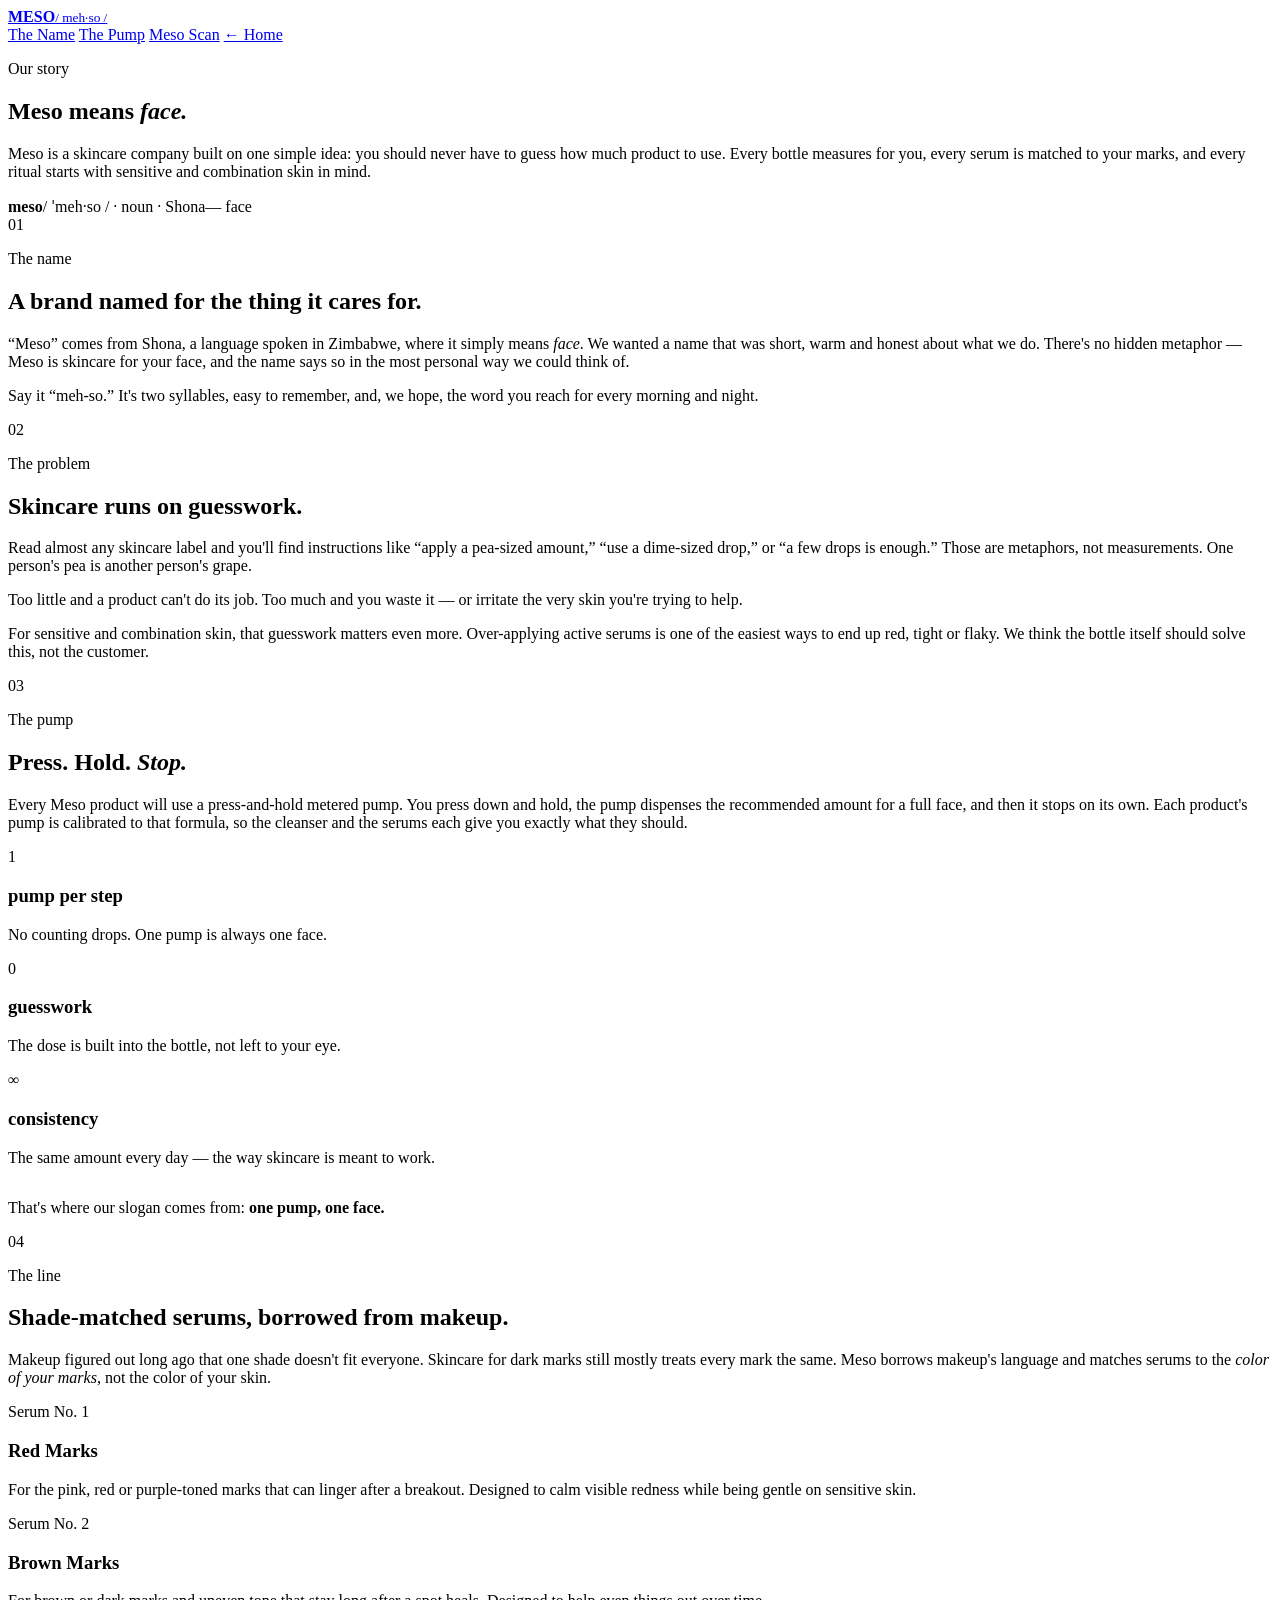
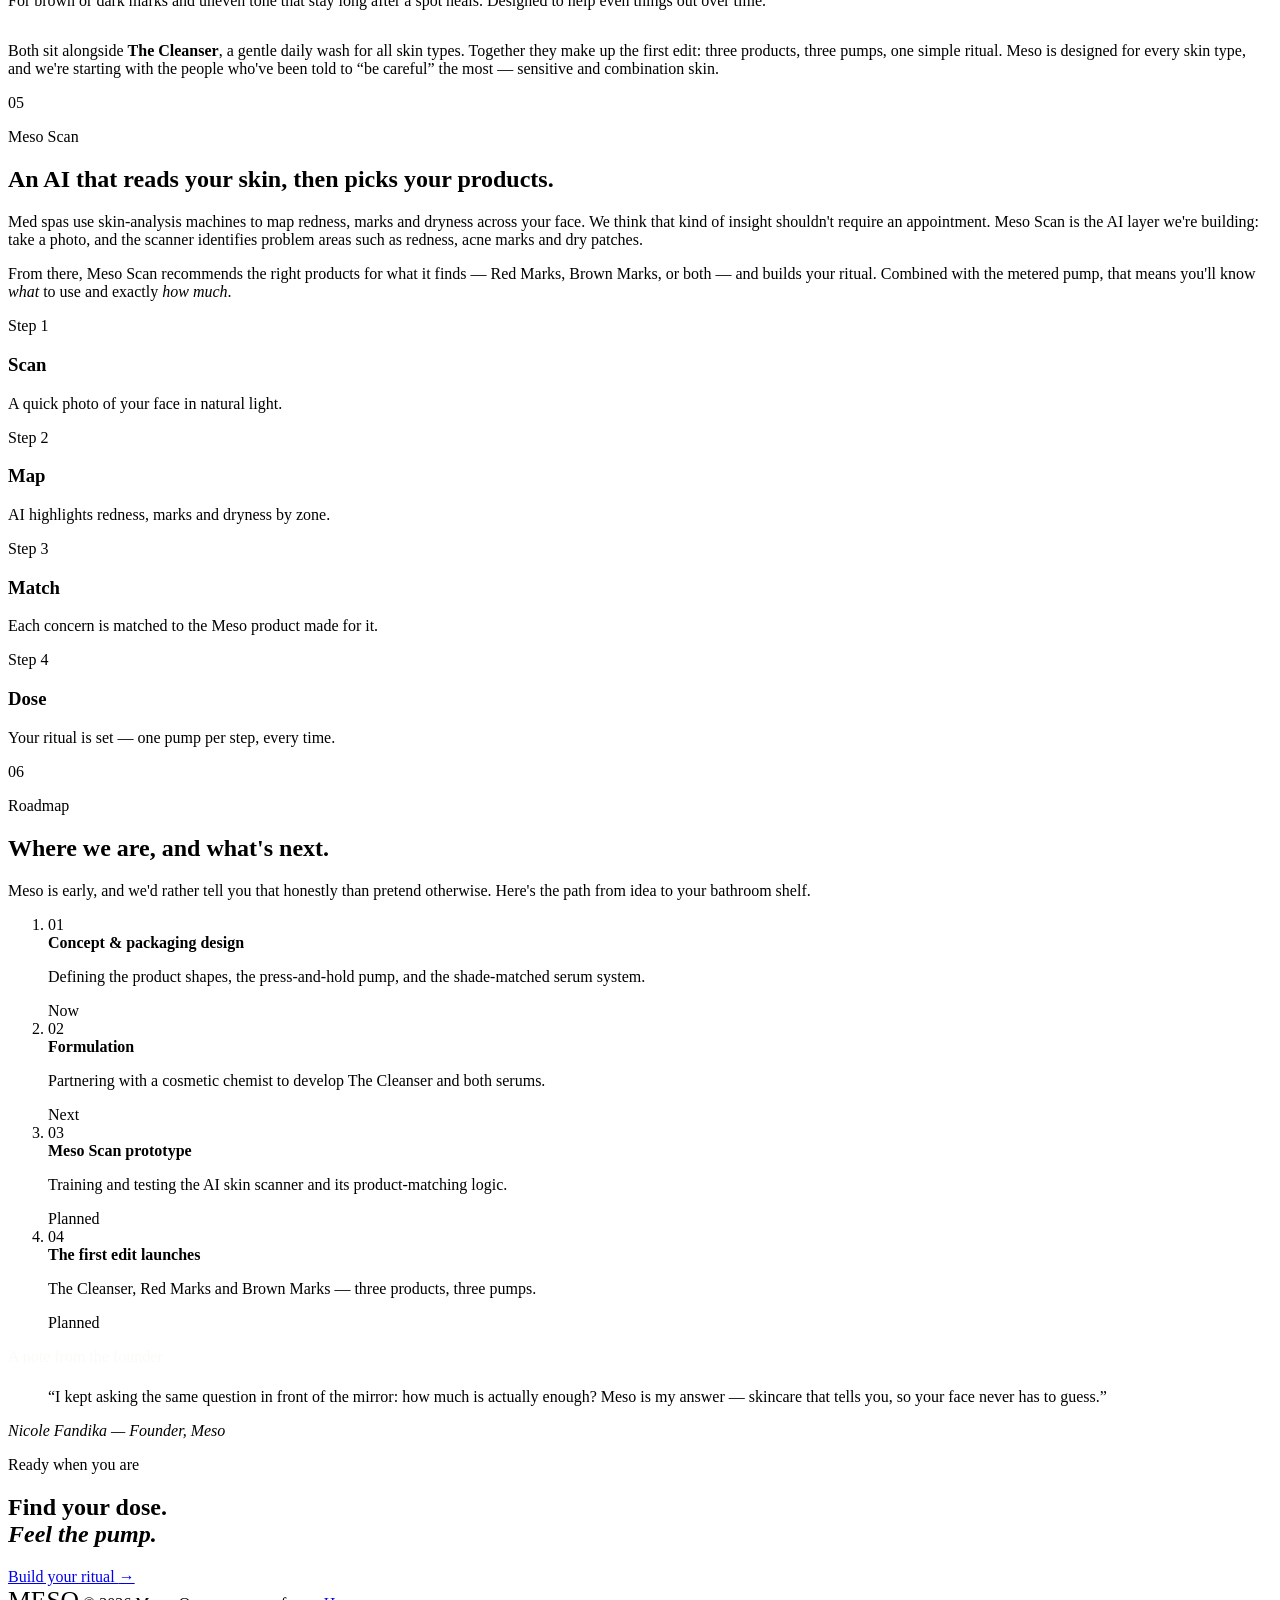
==== story.html @ bca86882 "Add files via upload" ====
<!DOCTYPE html>
<html lang="en">
<head>
  <meta charset="UTF-8" />
  <meta name="viewport" content="width=device-width, initial-scale=1.0" />
  <title>Our Story — Meso</title>
  <meta name="description" content="Why Meso exists: the name, the press-and-hold pump, shade-matched serums, and Meso Scan." />
  <link rel="preconnect" href="https://fonts.googleapis.com" />
  <link rel="preconnect" href="https://fonts.gstatic.com" crossorigin />
  <link href="https://fonts.googleapis.com/css2?family=Instrument+Serif:ital@0;1&family=Manrope:wght@400;500;600;700&display=swap" rel="stylesheet" />
  <link rel="stylesheet" href="assets/styles.css" />
  <link rel="icon" href="data:image/svg+xml,<svg xmlns='http://www.w3.org/2000/svg' viewBox='0 0 100 100'><rect width='100' height='100' rx='50' fill='%231c1916'/><text x='50' y='68' font-size='58' text-anchor='middle' fill='%23faf7f2' font-family='Georgia'>M</text></svg>" />
</head>
<body>

  <header class="nav light">
    <div class="nav-inner">
      <a href="index.html" class="logo" aria-label="Meso home"><b>MESO</b><small>/ meh·so /</small></a>
      <nav class="nav-links">
        <a href="#name">The Name</a>
        <a href="#pump">The Pump</a>
        <a href="#scan">Meso Scan</a>
        <a href="index.html" class="pill">← Home</a>
      </nav>
    </div>
  </header>

  <!-- ============ PAGE HERO ============ -->
  <section class="page-hero">
    <div class="wrap">
      <p class="eyebrow reveal">Our story</p>
      <h1 class="reveal">Meso means <em>face.</em></h1>
      <p class="lede reveal">Meso is a skincare company built on one simple idea: you should never have to guess how much product to use. Every bottle measures for you, every serum is matched to your marks, and every ritual starts with sensitive and combination skin in mind.</p>
      <div class="phonetic reveal"><b>meso</b><span>/ ˈmeh·so / · noun · Shona</span><span>— face</span></div>
    </div>
  </section>

  <div class="wrap">

    <!-- 01 NAME -->
    <article class="chapter" id="name">
      <aside class="reveal"><div class="n">01</div><p class="eyebrow">The name</p></aside>
      <div class="reveal">
        <h2>A brand named for the thing it cares for.</h2>
        <p>“Meso” comes from Shona, a language spoken in Zimbabwe, where it simply means <em>face</em>. We wanted a name that was short, warm and honest about what we do. There's no hidden metaphor — Meso is skincare for your face, and the name says so in the most personal way we could think of.</p>
        <p>Say it “meh-so.” It's two syllables, easy to remember, and, we hope, the word you reach for every morning and night.</p>
      </div>
    </article>

    <!-- 02 PROBLEM -->
    <article class="chapter" id="problem">
      <aside class="reveal"><div class="n">02</div><p class="eyebrow">The problem</p></aside>
      <div class="reveal">
        <h2>Skincare runs on guesswork.</h2>
        <p>Read almost any skincare label and you'll find instructions like “apply a pea-sized amount,” “use a dime-sized drop,” or “a few drops is enough.” Those are metaphors, not measurements. One person's pea is another person's grape.</p>
        <p class="pull">Too little and a product can't do its job. Too much and you waste it — or irritate the very skin you're trying to help.</p>
        <p>For sensitive and combination skin, that guesswork matters even more. Over-applying active serums is one of the easiest ways to end up red, tight or flaky. We think the bottle itself should solve this, not the customer.</p>
      </div>
    </article>

    <!-- 03 PUMP -->
    <article class="chapter" id="pump">
      <aside class="reveal"><div class="n">03</div><p class="eyebrow">The pump</p></aside>
      <div class="reveal">
        <h2>Press. Hold. <em>Stop.</em></h2>
        <p>Every Meso product will use a press-and-hold metered pump. You press down and hold, the pump dispenses the recommended amount for a full face, and then it stops on its own. Each product's pump is calibrated to that formula, so the cleanser and the serums each give you exactly what they should.</p>
        <div class="trio">
          <div class="mini"><span class="k">1</span><h3>pump per step</h3><p>No counting drops. One pump is always one face.</p></div>
          <div class="mini"><span class="k">0</span><h3>guesswork</h3><p>The dose is built into the bottle, not left to your eye.</p></div>
          <div class="mini"><span class="k">∞</span><h3>consistency</h3><p>The same amount every day — the way skincare is meant to work.</p></div>
        </div>
        <p style="margin-top:2rem">That's where our slogan comes from: <b>one pump, one face.</b></p>
      </div>
    </article>

    <!-- 04 SERUMS -->
    <article class="chapter" id="serums">
      <aside class="reveal"><div class="n">04</div><p class="eyebrow">The line</p></aside>
      <div class="reveal">
        <h2>Shade-matched serums, borrowed from makeup.</h2>
        <p>Makeup figured out long ago that one shade doesn't fit everyone. Skincare for dark marks still mostly treats every mark the same. Meso borrows makeup's language and matches serums to the <em>color of your marks</em>, not the color of your skin.</p>
        <div class="cards2">
          <div class="mini">
            <span class="dot" style="background:var(--rose)"></span><span class="tag">Serum No. 1</span>
            <h3>Red Marks</h3>
            <p>For the pink, red or purple-toned marks that can linger after a breakout. Designed to calm visible redness while being gentle on sensitive skin.</p>
          </div>
          <div class="mini">
            <span class="dot" style="background:var(--amber)"></span><span class="tag">Serum No. 2</span>
            <h3>Brown Marks</h3>
            <p>For brown or dark marks and uneven tone that stay long after a spot heals. Designed to help even things out over time.</p>
          </div>
        </div>
        <p style="margin-top:2rem">Both sit alongside <b>The Cleanser</b>, a gentle daily wash for all skin types. Together they make up the first edit: three products, three pumps, one simple ritual. Meso is designed for every skin type, and we're starting with the people who've been told to “be careful” the most — sensitive and combination skin.</p>
      </div>
    </article>

    <!-- 05 SCAN -->
    <article class="chapter" id="scan">
      <aside class="reveal"><div class="n">05</div><p class="eyebrow">Meso Scan</p></aside>
      <div class="reveal">
        <h2>An AI that reads your skin, then picks your products.</h2>
        <p>Med spas use skin-analysis machines to map redness, marks and dryness across your face. We think that kind of insight shouldn't require an appointment. Meso Scan is the AI layer we're building: take a photo, and the scanner identifies problem areas such as redness, acne marks and dry patches.</p>
        <p>From there, Meso Scan recommends the right products for what it finds — Red Marks, Brown Marks, or both — and builds your ritual. Combined with the metered pump, that means you'll know <em>what</em> to use and exactly <em>how much</em>.</p>
        <div class="cards2">
          <div class="mini"><span class="tag">Step 1</span><h3>Scan</h3><p>A quick photo of your face in natural light.</p></div>
          <div class="mini"><span class="tag">Step 2</span><h3>Map</h3><p>AI highlights redness, marks and dryness by zone.</p></div>
          <div class="mini"><span class="tag">Step 3</span><h3>Match</h3><p>Each concern is matched to the Meso product made for it.</p></div>
          <div class="mini"><span class="tag">Step 4</span><h3>Dose</h3><p>Your ritual is set — one pump per step, every time.</p></div>
        </div>
      </div>
    </article>

    <!-- 06 ROADMAP -->
    <article class="chapter" id="roadmap">
      <aside class="reveal"><div class="n">06</div><p class="eyebrow">Roadmap</p></aside>
      <div class="reveal">
        <h2>Where we are, and what's next.</h2>
        <p>Meso is early, and we'd rather tell you that honestly than pretend otherwise. Here's the path from idea to your bathroom shelf.</p>
        <ol class="timeline">
          <li><span class="k">01</span><div><b>Concept &amp; packaging design</b><p>Defining the product shapes, the press-and-hold pump, and the shade-matched serum system.</p></div><span class="status now">Now</span></li>
          <li><span class="k">02</span><div><b>Formulation</b><p>Partnering with a cosmetic chemist to develop The Cleanser and both serums.</p></div><span class="status">Next</span></li>
          <li><span class="k">03</span><div><b>Meso Scan prototype</b><p>Training and testing the AI skin scanner and its product-matching logic.</p></div><span class="status">Planned</span></li>
          <li><span class="k">04</span><div><b>The first edit launches</b><p>The Cleanser, Red Marks and Brown Marks — three products, three pumps.</p></div><span class="status">Planned</span></li>
        </ol>
      </div>
    </article>
  </div>

  <!-- ============ FOUNDER NOTE ============ -->
  <section class="section founder">
    <div class="wrap reveal">
      <p class="eyebrow" style="color:rgba(250,247,242,0.6)">A note from the founder</p>
      <blockquote style="margin-top:1.4rem">“I kept asking the same question in front of the mirror: how much is actually enough? Meso is my answer — skincare that tells you, so your face never has to guess.”</blockquote>
      <cite>Nicole Fandika — Founder, Meso</cite>
    </div>
  </section>

  <!-- ============ CTA ============ -->
  <section class="section cta-band" style="background:var(--bone)">
    <div class="wrap reveal">
      <p class="eyebrow">Ready when you are</p>
      <h2>Find your dose.<br/><em>Feel the pump.</em></h2>
      <a href="index.html#dose" class="btn btn-dark">Build your ritual <span class="arrow">→</span></a>
    </div>
  </section>

  <footer>
    <div class="wrap">
      <div class="foot-base" style="margin-top:0;border-top:0;padding-top:0">
        <span class="serif" style="font-size:1.6rem;color:var(--ink)">MESO</span>
        <span>© 2026 Meso. One pump, one face. · <a href="index.html">Home</a></span>
      </div>
    </div>
  </footer>

  <!--
    CHATBOT: assets/meso.js adds the "Ask Meso" concierge to this page too.
    If you swap in your Lab 3 bot, paste the same embed snippet here.
  -->
  <script src="assets/meso.js"></script>
</body>
</html>
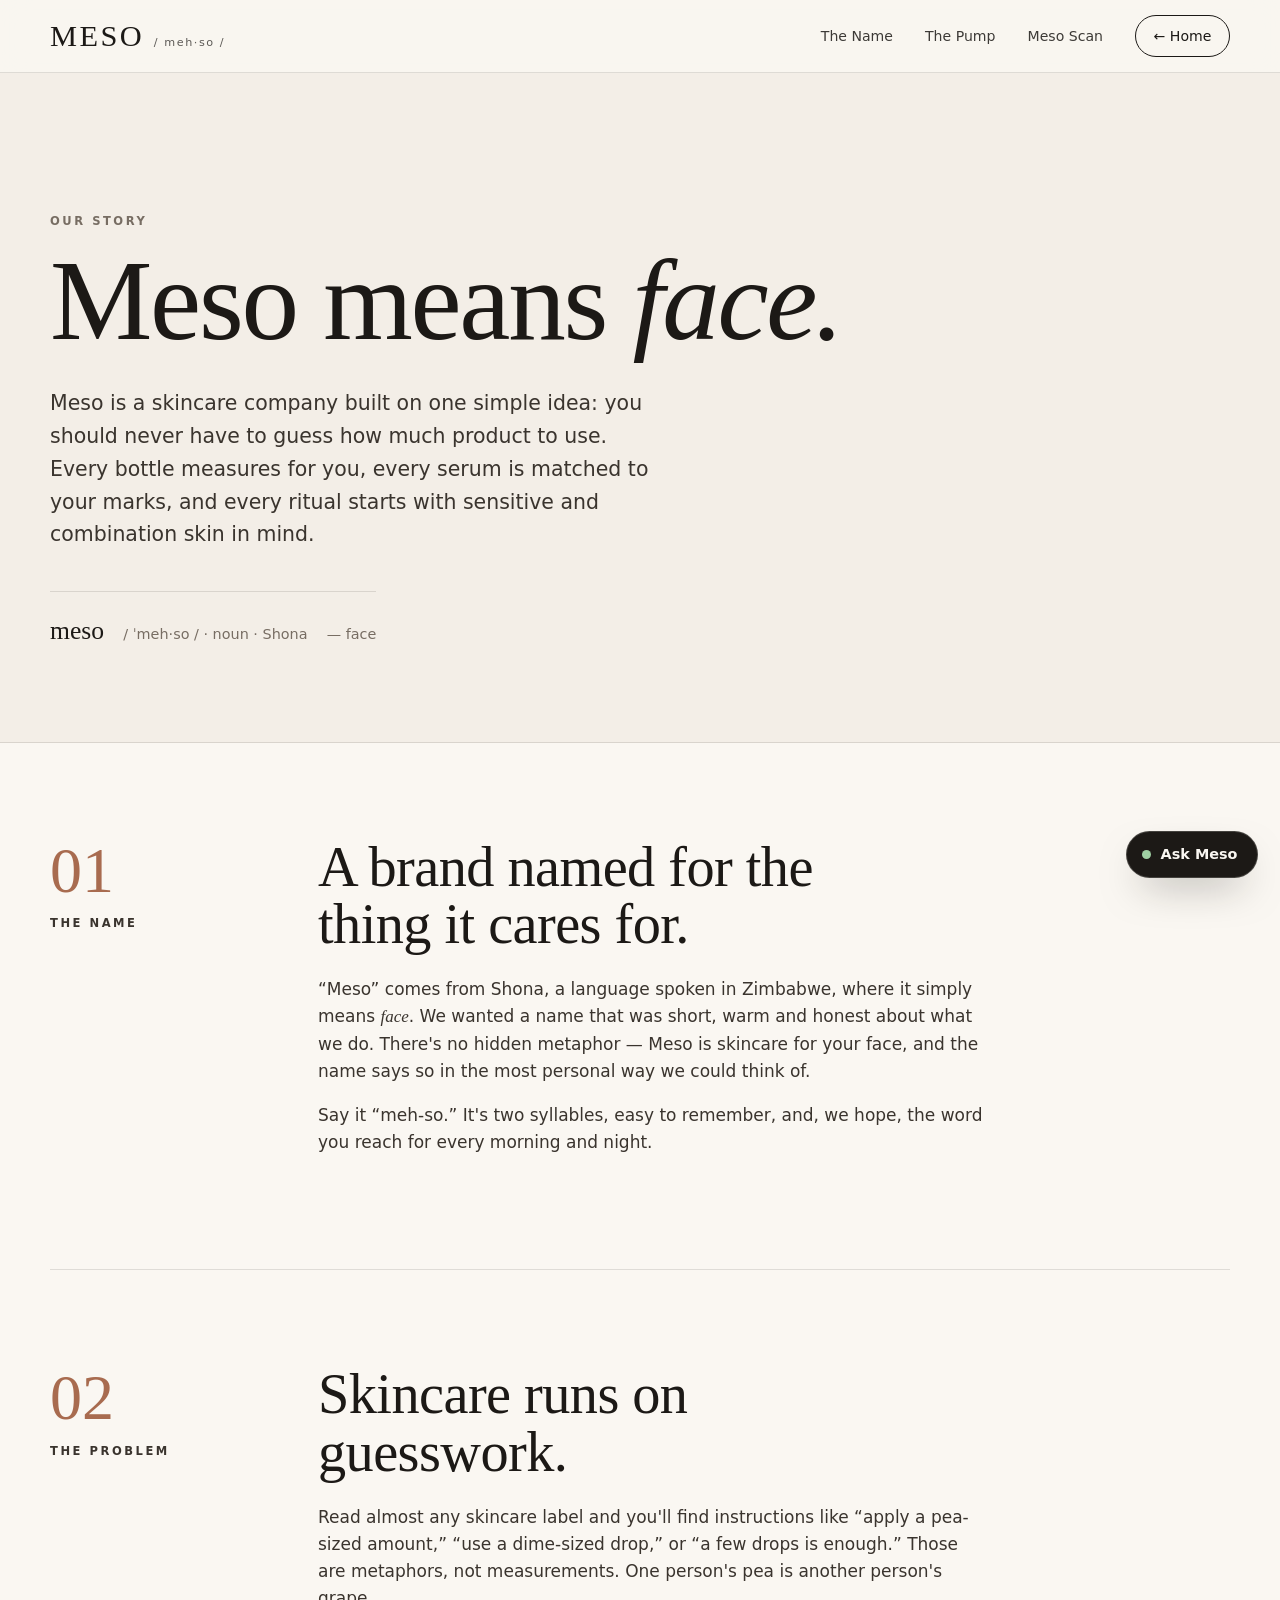
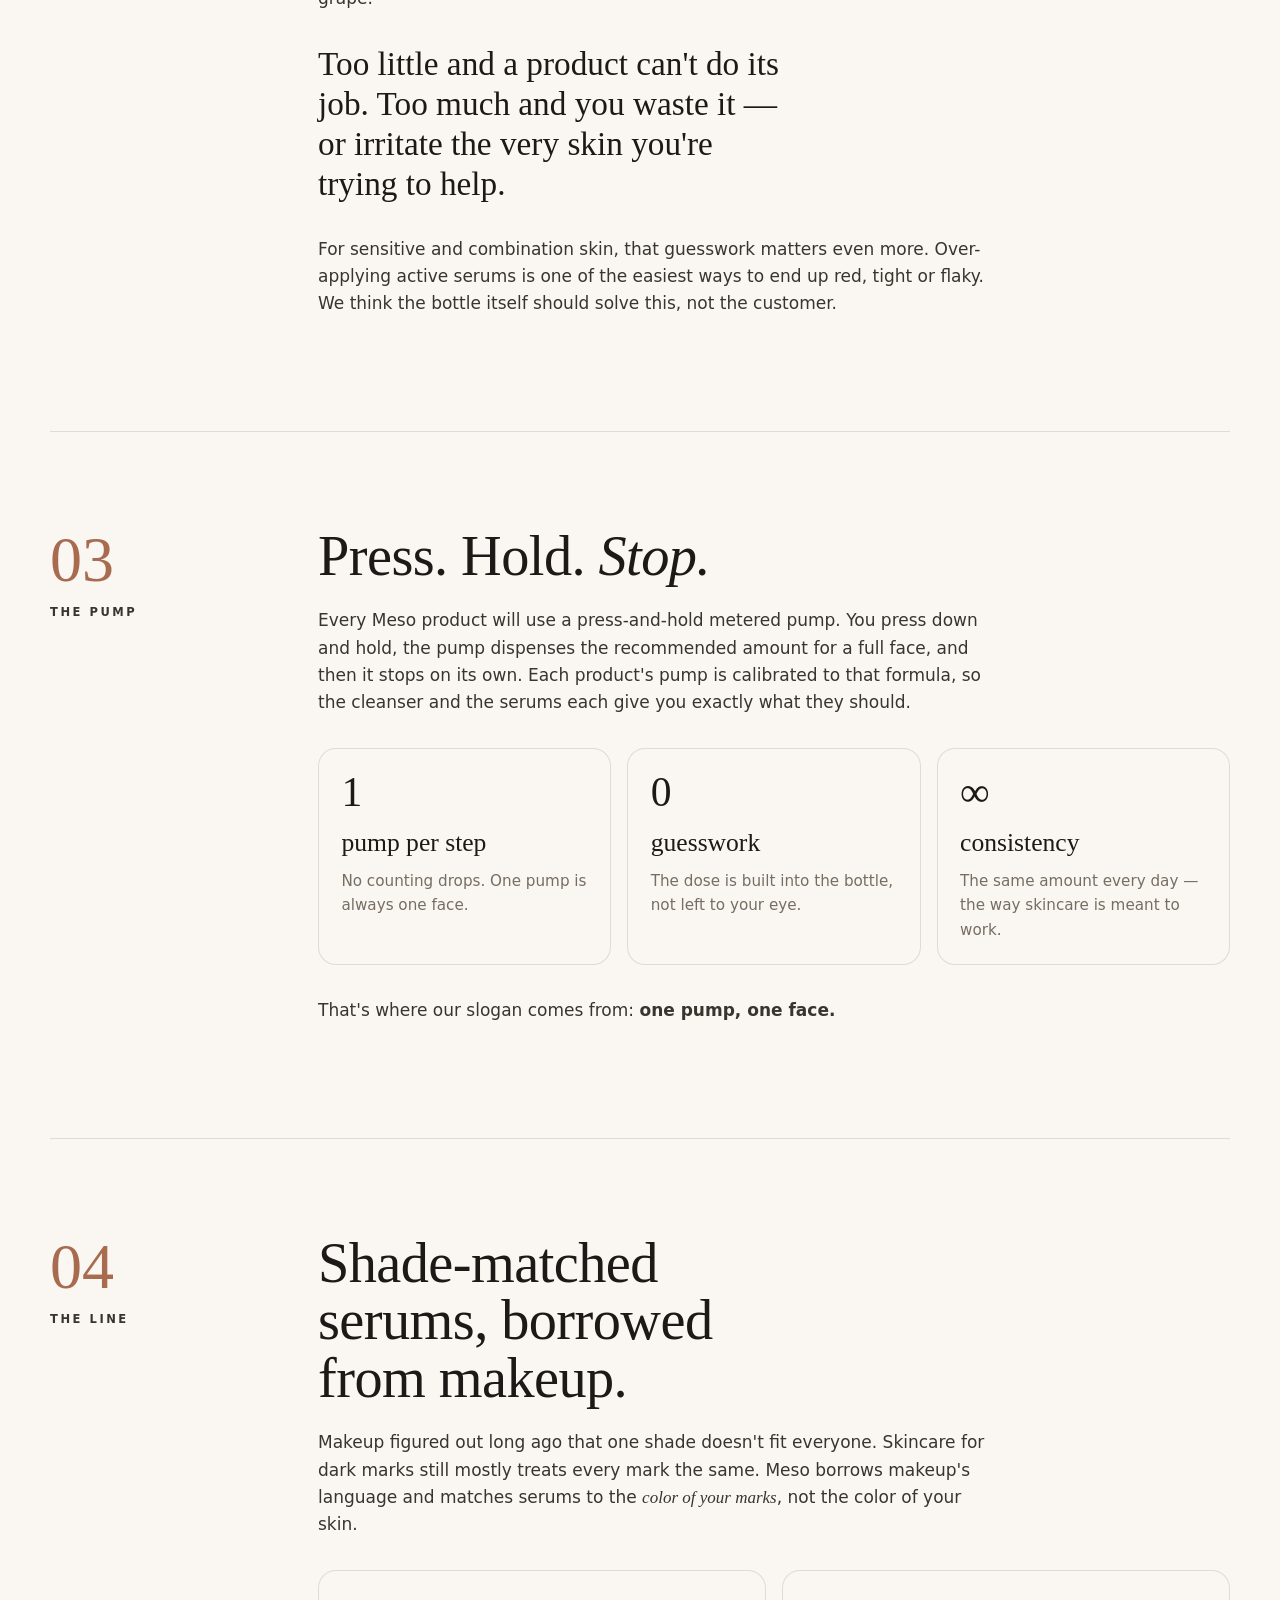
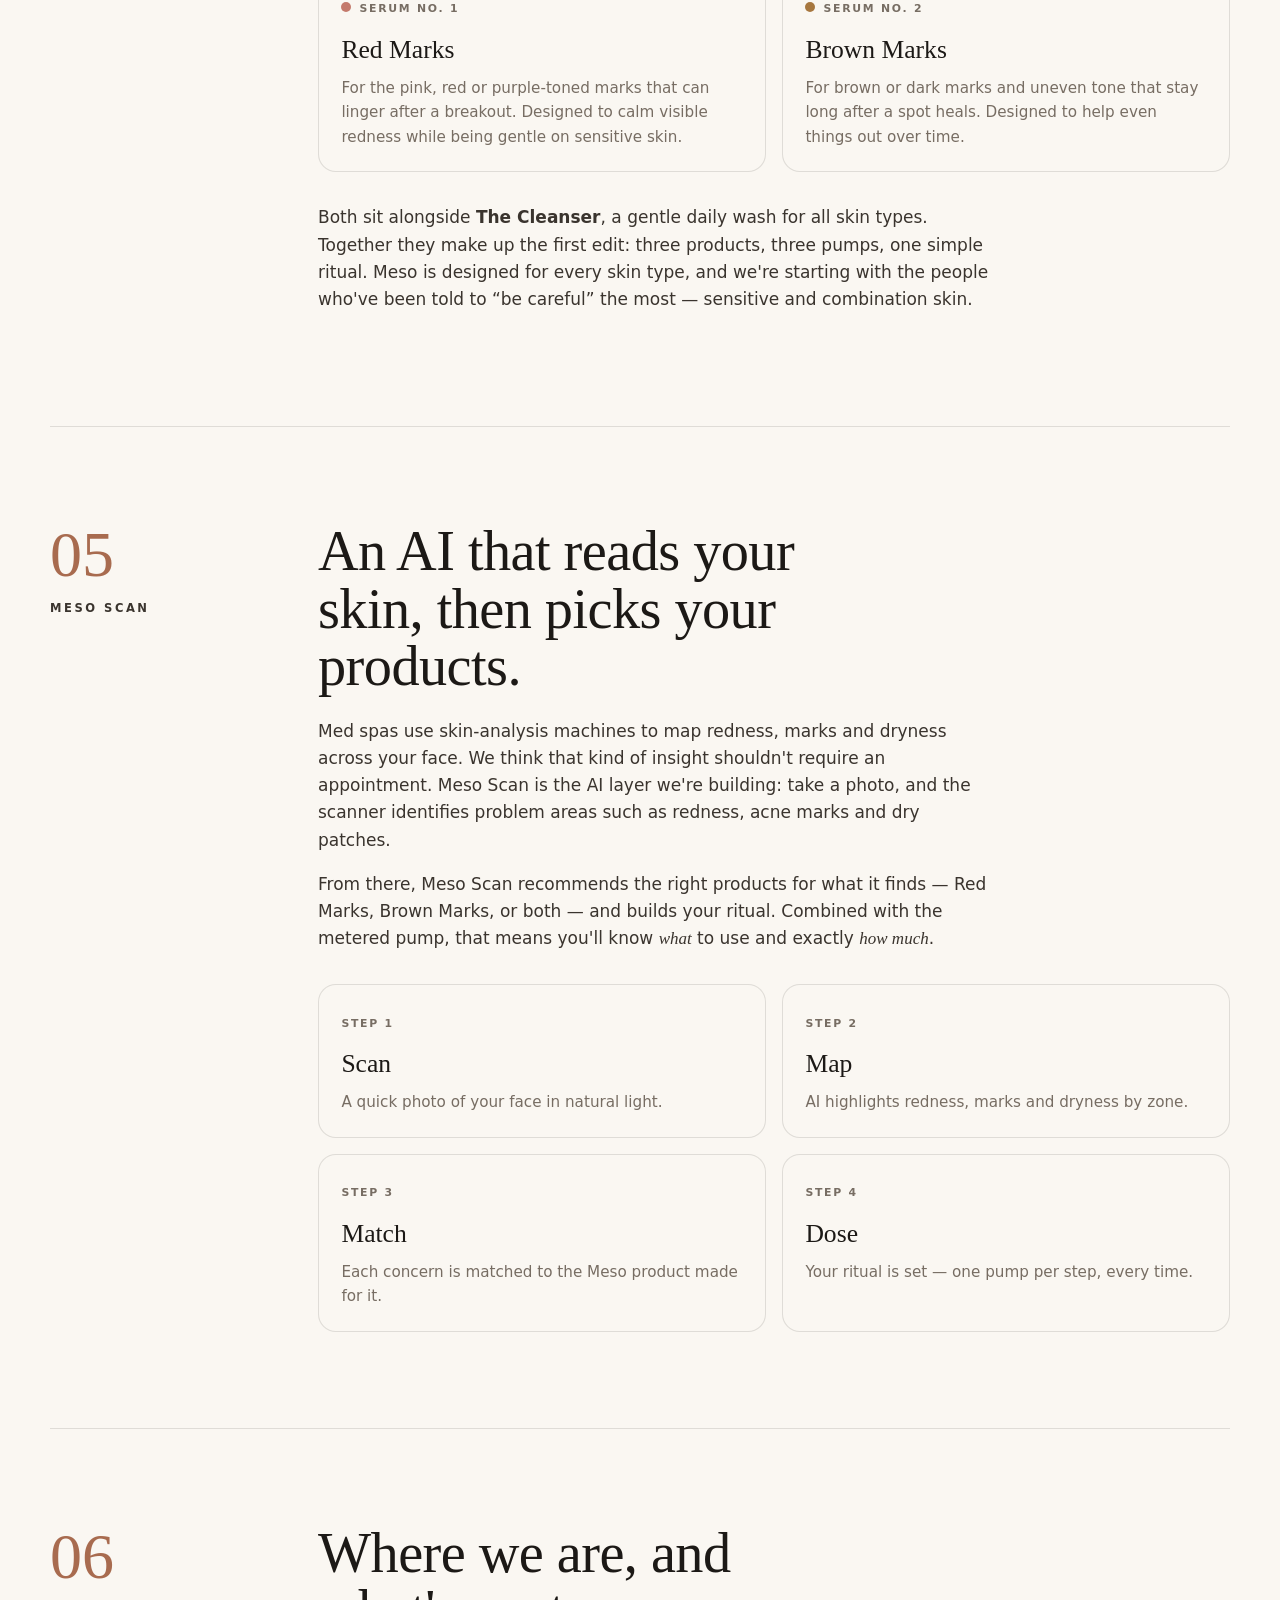
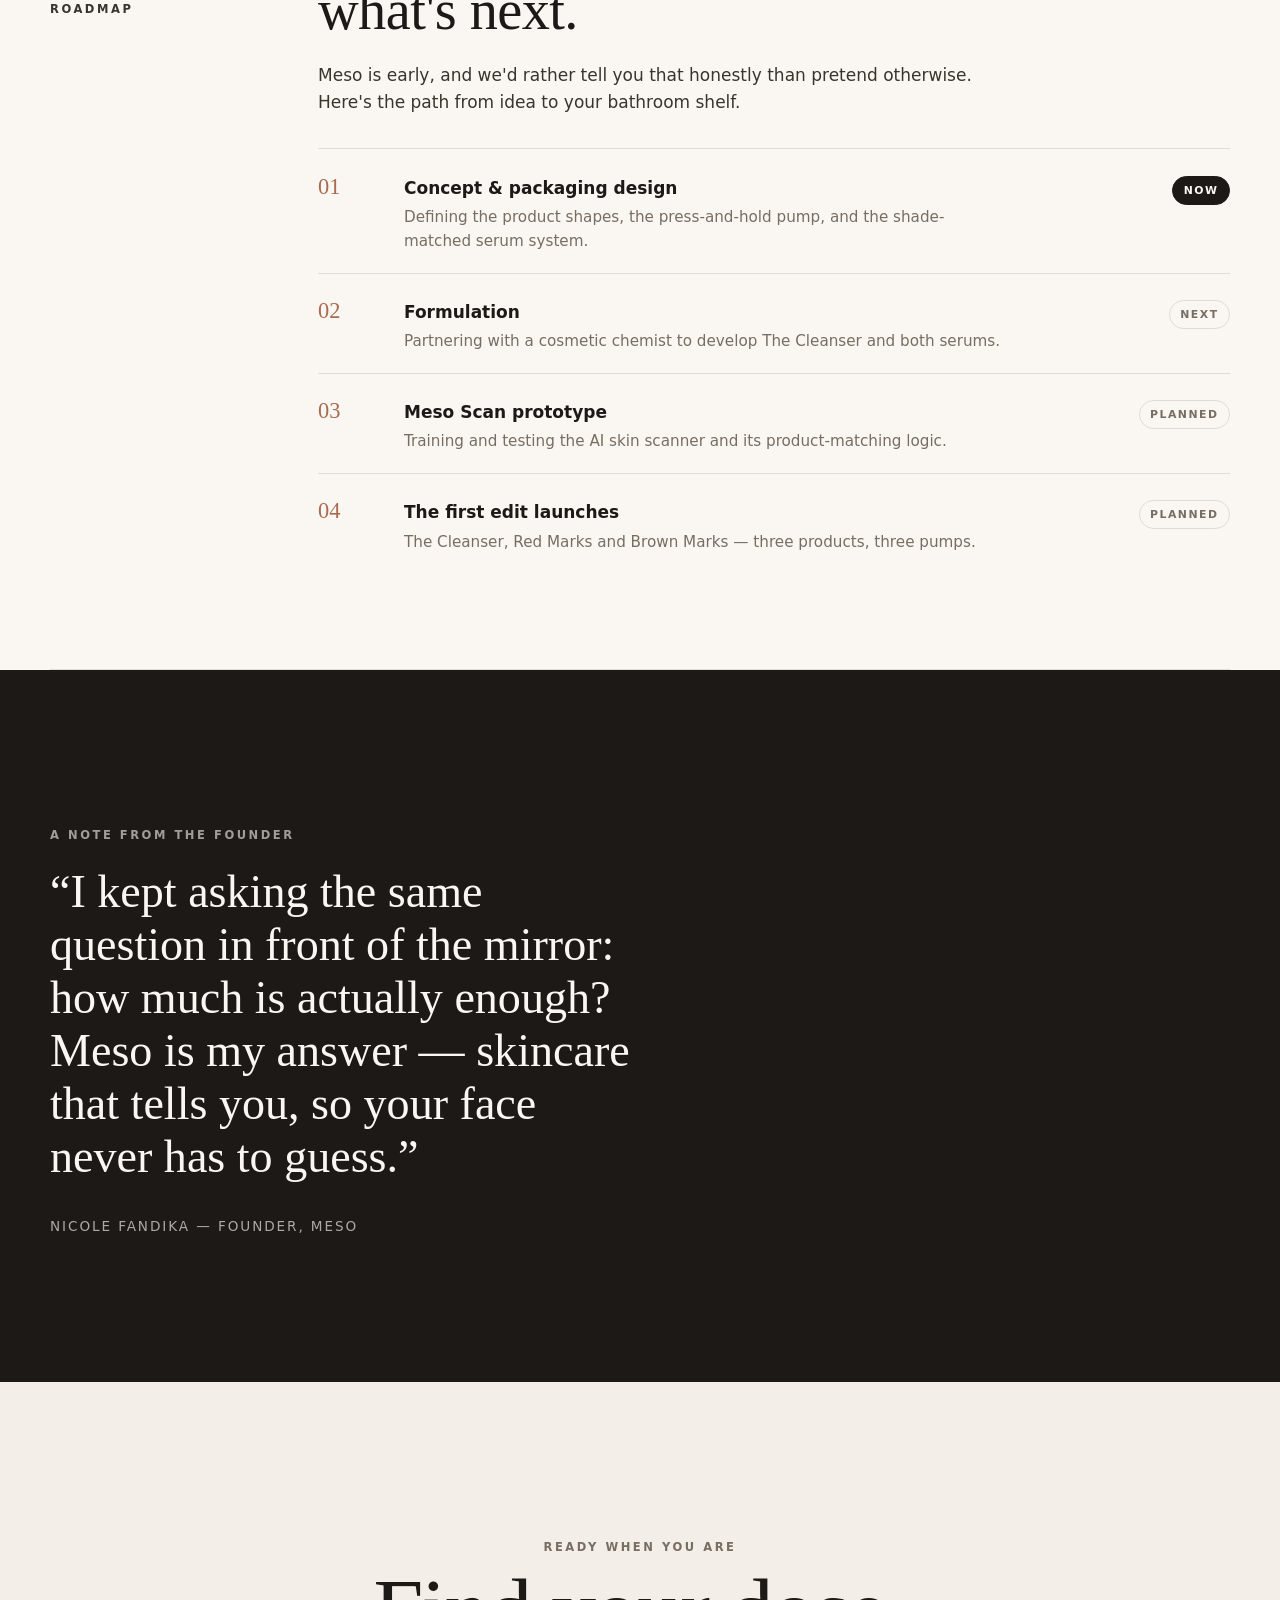
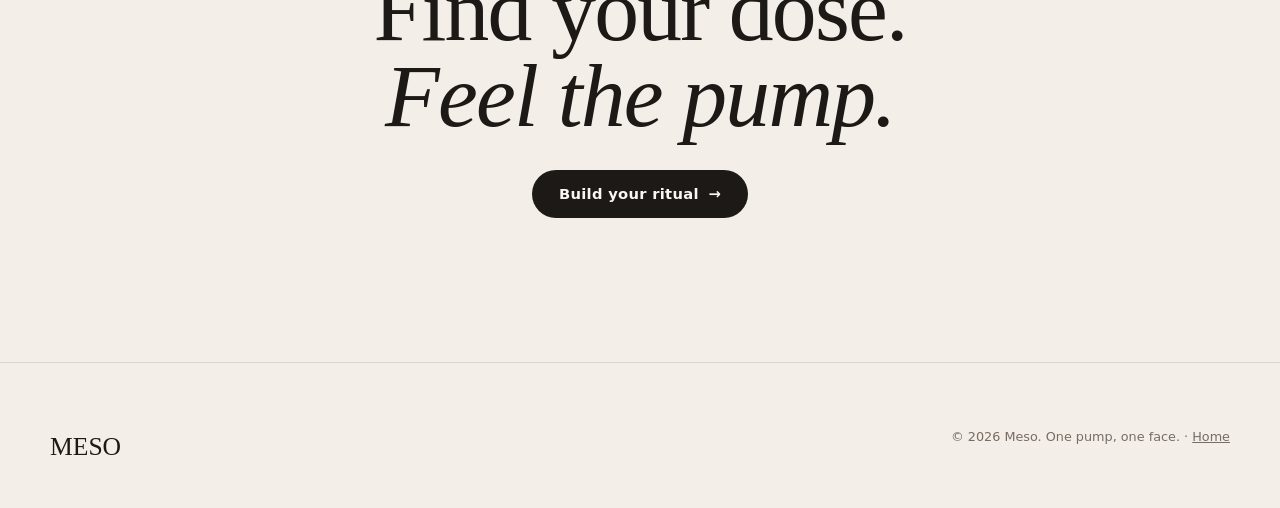
==== commit 2fe79745: "Rename story (1).html to story.html" ====
--- a/story.html
+++ b/story.html
@@ -8,7 +8,7 @@
   <link rel="preconnect" href="https://fonts.googleapis.com" />
   <link rel="preconnect" href="https://fonts.gstatic.com" crossorigin />
   <link href="https://fonts.googleapis.com/css2?family=Instrument+Serif:ital@0;1&family=Manrope:wght@400;500;600;700&display=swap" rel="stylesheet" />
-  <link rel="stylesheet" href="assets/styles.css" />
+  <link rel="stylesheet" href="styles.css" />
   <link rel="icon" href="data:image/svg+xml,<svg xmlns='http://www.w3.org/2000/svg' viewBox='0 0 100 100'><rect width='100' height='100' rx='50' fill='%231c1916'/><text x='50' y='68' font-size='58' text-anchor='middle' fill='%23faf7f2' font-family='Georgia'>M</text></svg>" />
 </head>
 <body>
@@ -155,9 +155,9 @@
   </footer>
 
   <!--
-    CHATBOT: assets/meso.js adds the "Ask Meso" concierge to this page too.
+    CHATBOT: meso.js adds the "Ask Meso" concierge to this page too.
     If you swap in your Lab 3 bot, paste the same embed snippet here.
   -->
-  <script src="assets/meso.js"></script>
+  <script src="meso.js"></script>
 </body>
 </html>
--- a/styles.css
+++ b/styles.css
@@ -0,0 +1,421 @@
+/* ==========================================================
+   MESO — one pump, one face.
+   Shared styles for index.html + story.html
+   ========================================================== */
+
+:root {
+  --bone: #f3eee7;
+  --paper: #faf7f2;
+  --ink: #1c1916;
+  --ink-soft: #3a342e;
+  --muted: #776d63;
+  --line: rgba(28, 25, 22, 0.12);
+  --clay: #a86b4f;
+  --rose: #c47a6c;     /* Red Marks */
+  --amber: #a7773f;    /* Brown Marks */
+  --sage: #8c9a86;     /* Cleanser */
+  --serif: "Instrument Serif", "Times New Roman", serif;
+  --sans: "Manrope", system-ui, -apple-system, sans-serif;
+  --ease: cubic-bezier(0.22, 1, 0.36, 1);
+  --wrap: min(1180px, 100% - 3rem);
+}
+
+*, *::before, *::after { box-sizing: border-box; }
+html { scroll-behavior: smooth; }
+body {
+  margin: 0;
+  background: var(--paper);
+  color: var(--ink);
+  font-family: var(--sans);
+  font-size: 17px;
+  line-height: 1.6;
+  -webkit-font-smoothing: antialiased;
+}
+img, video { display: block; max-width: 100%; }
+a { color: inherit; }
+::selection { background: var(--clay); color: var(--paper); }
+
+.wrap { width: var(--wrap); margin-inline: auto; }
+.eyebrow {
+  font-size: 0.72rem;
+  letter-spacing: 0.22em;
+  text-transform: uppercase;
+  font-weight: 600;
+  color: var(--muted);
+}
+.serif { font-family: var(--serif); font-weight: 400; }
+em { font-family: var(--serif); font-style: italic; font-weight: 400; }
+
+/* ---------- Nav ---------- */
+.nav {
+  position: fixed; inset: 0 0 auto 0; z-index: 50;
+  transition: background 0.4s var(--ease), color 0.4s var(--ease), border-color 0.4s;
+  border-bottom: 1px solid transparent;
+  color: var(--paper);
+}
+.nav.solid, .nav.light {
+  background: rgba(250, 247, 242, 0.86);
+  backdrop-filter: blur(14px);
+  -webkit-backdrop-filter: blur(14px);
+  color: var(--ink);
+  border-color: var(--line);
+}
+.nav-inner {
+  width: var(--wrap); margin-inline: auto;
+  display: flex; align-items: center; justify-content: space-between;
+  height: 72px;
+}
+.logo {
+  text-decoration: none; display: flex; align-items: baseline; gap: 0.6rem;
+}
+.logo b { font-family: var(--serif); font-weight: 400; font-size: 1.9rem; letter-spacing: 0.08em; }
+.logo small { font-size: 0.7rem; letter-spacing: 0.14em; opacity: 0.7; }
+.nav-links { display: flex; align-items: center; gap: 2rem; font-size: 0.88rem; }
+.nav-links a { text-decoration: none; opacity: 0.85; transition: opacity 0.2s; }
+.nav-links a:hover { opacity: 1; }
+.nav-links .pill {
+  border: 1px solid currentColor; padding: 0.55rem 1.1rem; border-radius: 99px; opacity: 1;
+}
+
+/* ---------- Buttons ---------- */
+.btn {
+  display: inline-flex; align-items: center; gap: 0.6rem;
+  font: 600 0.92rem/1 var(--sans); letter-spacing: 0.02em;
+  padding: 1rem 1.6rem; border-radius: 99px;
+  text-decoration: none; cursor: pointer; border: 1px solid transparent;
+  transition: transform 0.3s var(--ease), background 0.3s, color 0.3s, border-color 0.3s;
+}
+.btn:hover { transform: translateY(-2px); }
+.btn .arrow { transition: transform 0.3s var(--ease); }
+.btn:hover .arrow { transform: translateX(4px); }
+.btn-light { background: var(--paper); color: var(--ink); }
+.btn-ghost { border-color: rgba(250, 247, 242, 0.7); color: var(--paper); }
+.btn-ghost:hover { background: rgba(250, 247, 242, 0.12); }
+.btn-dark { background: var(--ink); color: var(--paper); }
+.btn-outline { border-color: var(--ink); color: var(--ink); background: transparent; }
+.btn-outline:hover { background: var(--ink); color: var(--paper); }
+
+/* ---------- Hero (video) ---------- */
+.hero {
+  position: relative; min-height: 100svh; overflow: hidden;
+  display: grid; align-items: end; color: var(--paper);
+  background: #2a231e;
+}
+.hero video {
+  position: absolute; inset: 0; width: 100%; height: 100%; object-fit: cover;
+}
+.hero::after {
+  content: ""; position: absolute; inset: 0;
+  background:
+    linear-gradient(180deg, rgba(20,16,13,0.35) 0%, rgba(20,16,13,0.05) 35%, rgba(20,16,13,0.62) 100%);
+}
+.hero-content {
+  position: relative; z-index: 2; width: var(--wrap); margin-inline: auto;
+  padding: 0 0 clamp(3rem, 8vh, 6rem);
+  display: grid; grid-template-columns: 1.4fr 1fr; gap: 3rem; align-items: end;
+}
+.hero .eyebrow { color: rgba(250, 247, 242, 0.8); margin-bottom: 1.4rem; }
+.hero h1 {
+  font-family: var(--serif); font-weight: 400;
+  font-size: clamp(3.6rem, 10vw, 9.5rem); line-height: 0.9; letter-spacing: -0.02em;
+  margin: 0;
+}
+.hero h1 em { display: block; padding-left: 0.6em; }
+.hero-side p { margin: 0 0 1.8rem; max-width: 30ch; font-size: 1.05rem; color: rgba(250, 247, 242, 0.88); }
+.hero-actions { display: flex; flex-wrap: wrap; gap: 0.8rem; }
+.scroll-cue {
+  position: absolute; z-index: 2; left: 50%; bottom: 1.2rem; transform: translateX(-50%);
+  width: 1px; height: 42px; background: rgba(250,247,242,0.35); overflow: hidden;
+}
+.scroll-cue::after {
+  content: ""; position: absolute; left: 0; top: -40%; width: 100%; height: 40%;
+  background: var(--paper); animation: cue 2.2s var(--ease) infinite;
+}
+@keyframes cue { to { top: 100%; } }
+
+/* ---------- Marquee ---------- */
+.marquee {
+  border-block: 1px solid var(--line); overflow: hidden; background: var(--bone);
+  padding: 1.1rem 0; white-space: nowrap;
+}
+.marquee-track { display: inline-flex; gap: 3rem; animation: slide 38s linear infinite; }
+.marquee span { font-family: var(--serif); font-size: 1.5rem; color: var(--ink-soft); }
+.marquee span::after { content: "✦"; font-family: var(--sans); font-size: 0.7rem; margin-left: 3rem; color: var(--clay); vertical-align: middle; }
+@keyframes slide { to { transform: translateX(-50%); } }
+
+/* ---------- Sections ---------- */
+section { position: relative; }
+.section { padding: clamp(5rem, 12vw, 9rem) 0; }
+.section-head { display: flex; justify-content: space-between; align-items: end; gap: 2rem; margin-bottom: 3.5rem; flex-wrap: wrap; }
+.section-head h2, .h2 {
+  font-family: var(--serif); font-weight: 400; margin: 0.6rem 0 0;
+  font-size: clamp(2.4rem, 5vw, 4.2rem); line-height: 1; letter-spacing: -0.015em;
+}
+.section-head p { max-width: 38ch; margin: 0; color: var(--muted); }
+
+/* Manifesto */
+.manifesto p.big {
+  font-family: var(--serif); font-size: clamp(2rem, 4.4vw, 3.6rem);
+  line-height: 1.12; letter-spacing: -0.01em; margin: 1.2rem 0 4.5rem; max-width: 22ch;
+}
+.manifesto p.big .strike { text-decoration: line-through; text-decoration-thickness: 2px; text-decoration-color: var(--clay); color: var(--muted); }
+.steps3 { display: grid; grid-template-columns: repeat(3, 1fr); border-top: 1px solid var(--line); }
+.steps3 > div { padding: 2rem 2rem 0 0; }
+.steps3 > div + div { padding-left: 2rem; border-left: 1px solid var(--line); }
+.steps3 .num { font-family: var(--serif); font-size: 1rem; color: var(--clay); }
+.steps3 h3 { font-family: var(--serif); font-weight: 400; font-size: 2rem; margin: 0.4rem 0 0.5rem; }
+.steps3 p { margin: 0; color: var(--muted); }
+
+/* Products */
+.products { background: var(--bone); }
+.grid3 { display: grid; grid-template-columns: repeat(3, 1fr); gap: 1.4rem; }
+.product {
+  background: var(--paper); border: 1px solid var(--line); border-radius: 22px;
+  padding: 1.6rem; display: flex; flex-direction: column;
+  transition: transform 0.5s var(--ease), box-shadow 0.5s var(--ease);
+}
+.product:hover { transform: translateY(-6px); box-shadow: 0 30px 60px -30px rgba(28,25,22,0.25); }
+.product-stage {
+  aspect-ratio: 4 / 4.4; border-radius: 16px; display: grid; place-items: end center;
+  padding-bottom: 12%; margin-bottom: 1.5rem; overflow: hidden; position: relative;
+}
+.product-stage::before {
+  content: ""; position: absolute; width: 70%; aspect-ratio: 1; border-radius: 50%;
+  top: 14%; left: 15%; background: rgba(255,255,255,0.35); filter: blur(10px);
+}
+.tag { display: inline-block; font-size: 0.68rem; letter-spacing: 0.16em; text-transform: uppercase; font-weight: 700; color: var(--muted); }
+.product h3 { font-family: var(--serif); font-weight: 400; font-size: 1.9rem; margin: 0.3rem 0 0.4rem; line-height: 1.05; }
+.product p { margin: 0 0 1.4rem; color: var(--muted); font-size: 0.95rem; }
+.product .meta { margin-top: auto; display: flex; justify-content: space-between; align-items: center; border-top: 1px solid var(--line); padding-top: 1rem; font-size: 0.82rem; }
+.dot { width: 10px; height: 10px; border-radius: 50%; display: inline-block; margin-right: 0.5rem; vertical-align: middle; }
+
+/* CSS bottle */
+.bottle { position: relative; z-index: 1; width: 34%; display: flex; flex-direction: column; align-items: center; filter: drop-shadow(0 18px 18px rgba(28,25,22,0.18)); }
+.bottle .nozzle { width: 46%; height: 8px; background: var(--ink); border-radius: 4px 0 0 4px; align-self: flex-start; margin-left: 10%; }
+.bottle .head { width: 34%; height: 22px; background: var(--ink); border-radius: 6px 6px 2px 2px; }
+.bottle .neck { width: 44%; height: 14px; background: #2c2723; }
+.bottle .body {
+  width: 100%; aspect-ratio: 1 / 1.9; border-radius: 18px 18px 14px 14px;
+  background: var(--c, var(--sage));
+  position: relative; display: grid; place-items: center; overflow: hidden;
+}
+.bottle .body::before { content: ""; position: absolute; inset: 0 auto 0 10%; width: 14%; background: linear-gradient(90deg, rgba(255,255,255,0.35), transparent); }
+.bottle .label { font-family: var(--serif); color: var(--paper); font-size: clamp(0.9rem, 1.6vw, 1.2rem); letter-spacing: 0.18em; writing-mode: vertical-rl; transform: rotate(180deg); }
+
+/* ---------- Find Your Dose (X-Factor) ---------- */
+.dose { background: var(--ink); color: var(--paper); }
+.dose .eyebrow { color: rgba(250,247,242,0.6); }
+.dose .section-head p { color: rgba(250,247,242,0.65); }
+.dose-shell {
+  display: grid; grid-template-columns: 1.1fr 0.9fr; gap: 1.4rem;
+}
+.panel {
+  border: 1px solid rgba(250,247,242,0.14); border-radius: 22px; padding: clamp(1.4rem, 3vw, 2.4rem);
+  background: rgba(250,247,242,0.03);
+}
+.progress { display: flex; gap: 0.4rem; margin-bottom: 2rem; }
+.progress i { flex: 1; height: 2px; background: rgba(250,247,242,0.16); border-radius: 2px; transition: background 0.4s; }
+.progress i.on { background: var(--paper); }
+.q h3 { font-family: var(--serif); font-weight: 400; font-size: clamp(1.8rem, 3vw, 2.4rem); margin: 0.3rem 0 1.4rem; line-height: 1.1; }
+.options { display: grid; grid-template-columns: 1fr 1fr; gap: 0.7rem; }
+.opt {
+  text-align: left; font: 500 0.98rem/1.3 var(--sans); color: var(--paper);
+  background: transparent; border: 1px solid rgba(250,247,242,0.2); border-radius: 14px;
+  padding: 1rem 1.1rem; cursor: pointer; display: flex; gap: 0.8rem; align-items: center;
+  transition: border-color 0.25s, background 0.25s, transform 0.25s var(--ease);
+}
+.opt:hover { border-color: var(--paper); transform: translateY(-2px); }
+.opt.sel { background: var(--paper); color: var(--ink); border-color: var(--paper); }
+.opt .sw { width: 22px; height: 22px; border-radius: 50%; flex: none; border: 1px solid rgba(250,247,242,0.3); }
+.q-hidden { display: none; }
+.fade-in { animation: fadeUp 0.6s var(--ease) both; }
+@keyframes fadeUp { from { opacity: 0; transform: translateY(14px); } to { opacity: 1; transform: none; } }
+.ritual { list-style: none; padding: 0; margin: 0 0 1.2rem; }
+.ritual-group + .ritual-group { margin-top: 1.4rem; }
+.ritual-group h4 { font-size: 0.72rem; letter-spacing: 0.2em; text-transform: uppercase; color: rgba(250,247,242,0.55); margin: 0 0 0.6rem; font-weight: 600; }
+.ritual li button {
+  width: 100%; display: flex; align-items: center; gap: 0.9rem; text-align: left;
+  background: transparent; color: var(--paper); border: 0; border-top: 1px solid rgba(250,247,242,0.12);
+  padding: 0.85rem 0; cursor: pointer; font: 500 1rem var(--sans);
+}
+.ritual li button:hover .r-name, .ritual li button.active .r-name { text-decoration: underline; text-underline-offset: 4px; }
+.ritual .r-dose { margin-left: auto; font-size: 0.8rem; opacity: 0.65; }
+.tip { font-size: 0.92rem; color: rgba(250,247,242,0.75); border-left: 2px solid var(--clay); padding-left: 0.9rem; margin: 1.4rem 0; }
+.link-btn { background: none; border: 0; color: rgba(250,247,242,0.7); font: 500 0.85rem var(--sans); cursor: pointer; padding: 0; text-decoration: underline; text-underline-offset: 3px; }
+
+/* Pump demo */
+.pump-panel { display: flex; flex-direction: column; align-items: center; justify-content: space-between; text-align: center; gap: 1.2rem; }
+.pump-panel .eyebrow { align-self: flex-start; }
+.pump-stage { position: relative; width: 100%; display: grid; place-items: center; padding: 0.6rem 0 0; }
+.pump-bottle { width: 120px; transition: transform 0.15s; }
+.pump-bottle.pressing .head { transform: translateY(6px); }
+.pump-bottle .head { transition: transform 0.15s; }
+.pump-bottle .body { --fill: 82%; }
+.pump-bottle .body::after {
+  content: ""; position: absolute; left: 0; right: 0; bottom: 0; height: var(--fill);
+  background: rgba(0,0,0,0.14); transition: height 0.2s linear; z-index: 0;
+}
+.pump-bottle .label { position: relative; z-index: 1; }
+.palm {
+  width: 150px; height: 46px; margin-top: 1.4rem; border-radius: 50%;
+  background: radial-gradient(ellipse at center, rgba(250,247,242,0.12), rgba(250,247,242,0.02) 70%);
+  display: grid; place-items: center; position: relative;
+}
+.drop {
+  width: 0; height: 0; border-radius: 50%; background: var(--c, var(--sage));
+  box-shadow: inset -4px -4px 8px rgba(0,0,0,0.18), inset 4px 4px 8px rgba(255,255,255,0.3);
+  transition: width 0.12s linear, height 0.12s linear;
+}
+.hold-btn {
+  position: relative; width: 132px; height: 132px; border-radius: 50%; border: 0;
+  background: var(--paper); color: var(--ink); cursor: pointer; user-select: none; -webkit-user-select: none;
+  font: 700 0.78rem/1.25 var(--sans); letter-spacing: 0.14em; text-transform: uppercase;
+  touch-action: none; transition: transform 0.2s var(--ease);
+}
+.hold-btn:active { transform: scale(0.96); }
+.hold-btn svg { position: absolute; inset: -8px; width: calc(100% + 16px); height: calc(100% + 16px); transform: rotate(-90deg); pointer-events: none; }
+.hold-btn circle { fill: none; stroke-width: 3; }
+.hold-btn .track { stroke: rgba(250,247,242,0.15); }
+.hold-btn .bar { stroke: var(--c, var(--sage)); stroke-linecap: round; stroke-dasharray: 452; stroke-dashoffset: 452; }
+.pump-msg { min-height: 3.2em; margin: 0; font-family: var(--serif); font-size: 1.45rem; line-height: 1.15; }
+.pump-sub { font-size: 0.82rem; color: rgba(250,247,242,0.55); margin: 0; }
+.clicked { animation: thunk 0.4s var(--ease); }
+@keyframes thunk { 30% { transform: scale(0.92); } 60% { transform: scale(1.04); } }
+
+/* ---------- Scan teaser ---------- */
+.teaser { display: grid; grid-template-columns: 1fr 1fr; gap: 4rem; align-items: center; }
+.scan-visual {
+  aspect-ratio: 1; border-radius: 50%; position: relative; overflow: hidden;
+  background: radial-gradient(circle at 50% 42%, #e8d6c6 0 38%, #d9c1ad 39% 100%);
+  border: 1px solid var(--line);
+}
+.scan-visual::before { /* scan line */
+  content: ""; position: absolute; left: 0; right: 0; height: 30%;
+  background: linear-gradient(180deg, transparent, rgba(168,107,79,0.28), transparent);
+  animation: scan 3.6s ease-in-out infinite;
+}
+@keyframes scan { 0%, 100% { top: -30%; } 50% { top: 100%; } }
+.scan-visual .mark {
+  position: absolute; border-radius: 50%; border: 1px solid var(--ink);
+  display: grid; place-items: center;
+}
+.scan-visual .mark span {
+  position: absolute; left: 115%; white-space: nowrap; font-size: 0.68rem; letter-spacing: 0.12em; text-transform: uppercase; font-weight: 700;
+  background: var(--paper); padding: 0.25rem 0.5rem; border-radius: 99px; border: 1px solid var(--line);
+}
+.scan-visual .mark::after { content: ""; width: 40%; height: 40%; border-radius: 50%; background: var(--mc); opacity: 0.8; }
+
+/* ---------- Story page ---------- */
+.page-hero { padding: calc(72px + clamp(4rem, 10vw, 8rem)) 0 clamp(3rem, 7vw, 6rem); background: var(--bone); border-bottom: 1px solid var(--line); }
+.page-hero h1 { font-family: var(--serif); font-weight: 400; font-size: clamp(3.4rem, 9vw, 8rem); line-height: 0.95; margin: 1rem 0 2rem; letter-spacing: -0.02em; }
+.page-hero .lede { font-size: clamp(1.1rem, 1.6vw, 1.3rem); max-width: 46ch; color: var(--ink-soft); margin: 0; }
+.phonetic { display: inline-flex; gap: 1.2rem; align-items: baseline; margin-top: 2.5rem; padding-top: 1.2rem; border-top: 1px solid var(--line); color: var(--muted); font-size: 0.9rem; }
+.phonetic b { font-family: var(--serif); font-weight: 400; font-size: 1.6rem; color: var(--ink); }
+
+.chapter { display: grid; grid-template-columns: 220px 1fr; gap: 3rem; padding: clamp(3.5rem, 8vw, 6rem) 0; border-bottom: 1px solid var(--line); }
+.chapter aside { position: sticky; top: 110px; align-self: start; }
+.chapter aside .n { font-family: var(--serif); font-size: 4rem; line-height: 1; color: var(--clay); }
+.chapter h2 { font-family: var(--serif); font-weight: 400; font-size: clamp(2.2rem, 4.4vw, 3.6rem); line-height: 1.02; margin: 0 0 1.4rem; letter-spacing: -0.01em; max-width: 18ch; }
+.chapter p { max-width: 62ch; color: var(--ink-soft); }
+.chapter .pull { font-family: var(--serif); font-size: clamp(1.6rem, 2.6vw, 2.2rem); line-height: 1.2; color: var(--ink); max-width: 28ch; margin: 2rem 0; }
+.cards2 { display: grid; grid-template-columns: 1fr 1fr; gap: 1rem; margin-top: 2rem; }
+.mini { border: 1px solid var(--line); border-radius: 18px; padding: 1.4rem; background: var(--paper); }
+.mini h3 { font-family: var(--serif); font-weight: 400; font-size: 1.6rem; margin: 0.6rem 0 0.3rem; }
+.mini p { margin: 0; font-size: 0.95rem; color: var(--muted); }
+.trio { display: grid; grid-template-columns: repeat(3, 1fr); gap: 1rem; margin-top: 2rem; }
+.trio .mini .k { font-family: var(--serif); font-size: 2.6rem; line-height: 1; }
+.timeline { list-style: none; padding: 0; margin: 2rem 0 0; }
+.timeline li { display: grid; grid-template-columns: 70px 1fr auto; gap: 1rem; align-items: baseline; padding: 1.2rem 0; border-top: 1px solid var(--line); }
+.timeline li .k { font-family: var(--serif); font-size: 1.4rem; color: var(--clay); }
+.timeline li b { font-weight: 600; }
+.timeline li p { margin: 0.2rem 0 0; color: var(--muted); font-size: 0.95rem; }
+.status { font-size: 0.68rem; letter-spacing: 0.14em; text-transform: uppercase; font-weight: 700; padding: 0.3rem 0.65rem; border-radius: 99px; border: 1px solid var(--line); color: var(--muted); white-space: nowrap; }
+.status.now { background: var(--ink); color: var(--paper); border-color: var(--ink); }
+.founder { background: var(--ink); color: var(--paper); }
+.founder blockquote { margin: 0; font-family: var(--serif); font-size: clamp(1.8rem, 3.6vw, 3rem); line-height: 1.15; max-width: 26ch; }
+.founder cite { display: block; margin-top: 2rem; font-style: normal; font-size: 0.85rem; letter-spacing: 0.14em; text-transform: uppercase; color: rgba(250,247,242,0.65); }
+
+/* ---------- CTA band + Footer ---------- */
+.cta-band { text-align: center; }
+.cta-band h2 { font-family: var(--serif); font-weight: 400; font-size: clamp(2.6rem, 7vw, 6rem); line-height: 0.95; margin: 0 0 2rem; letter-spacing: -0.02em; }
+footer { background: var(--bone); border-top: 1px solid var(--line); padding: 4rem 0 2.5rem; font-size: 0.9rem; }
+.foot-grid { display: grid; grid-template-columns: 1fr 1.3fr; gap: 3rem; align-items: start; }
+.foot-logo { font-family: var(--serif); font-size: clamp(4rem, 12vw, 9rem); line-height: 0.8; letter-spacing: 0.04em; }
+.xfactor { border: 1px solid var(--line); border-radius: 18px; padding: 1.4rem 1.6rem; background: var(--paper); }
+.xfactor h3 { margin: 0.4rem 0 0.5rem; font-family: var(--serif); font-weight: 400; font-size: 1.6rem; }
+.xfactor p { margin: 0; color: var(--ink-soft); }
+.foot-base { display: flex; justify-content: space-between; gap: 1rem; flex-wrap: wrap; margin-top: 3rem; padding-top: 1.4rem; border-top: 1px solid var(--line); color: var(--muted); font-size: 0.8rem; }
+
+/* ---------- Chatbot ---------- */
+.chat-fab {
+  position: fixed; right: 1.4rem; bottom: 1.4rem; z-index: 80;
+  display: flex; align-items: center; gap: 0.6rem;
+  background: var(--ink); color: var(--paper); border: 1px solid rgba(250,247,242,0.18);
+  padding: 0.9rem 1.2rem 0.9rem 0.95rem; border-radius: 99px; cursor: pointer;
+  font: 600 0.9rem var(--sans); box-shadow: 0 18px 40px -16px rgba(28,25,22,0.5);
+  transition: transform 0.3s var(--ease);
+}
+.chat-fab:hover { transform: translateY(-3px); }
+.chat-fab .pulse { width: 9px; height: 9px; border-radius: 50%; background: #9fd0a3; box-shadow: 0 0 0 0 rgba(159,208,163,0.6); animation: pulse 2s infinite; }
+@keyframes pulse { 70% { box-shadow: 0 0 0 10px rgba(159,208,163,0); } 100% { box-shadow: 0 0 0 0 rgba(159,208,163,0); } }
+.chat-panel {
+  position: fixed; right: 1.4rem; bottom: 5.4rem; z-index: 81;
+  width: min(380px, calc(100vw - 2rem)); height: min(560px, calc(100svh - 7.5rem));
+  background: var(--paper); color: var(--ink); border: 1px solid var(--line); border-radius: 22px;
+  box-shadow: 0 40px 80px -30px rgba(28,25,22,0.45);
+  display: flex; flex-direction: column; overflow: hidden;
+  opacity: 0; transform: translateY(16px) scale(0.98); pointer-events: none; transform-origin: bottom right;
+  transition: opacity 0.35s var(--ease), transform 0.35s var(--ease);
+}
+.chat-panel.open { opacity: 1; transform: none; pointer-events: auto; }
+.chat-head { display: flex; align-items: center; gap: 0.8rem; padding: 1rem 1.1rem; border-bottom: 1px solid var(--line); background: var(--bone); }
+.chat-avatar { width: 38px; height: 38px; border-radius: 50%; background: var(--ink); color: var(--paper); display: grid; place-items: center; font-family: var(--serif); font-size: 1.2rem; }
+.chat-head b { display: block; font-size: 0.95rem; }
+.chat-head small { color: var(--muted); font-size: 0.75rem; }
+.chat-close { margin-left: auto; background: none; border: 0; font-size: 1.4rem; cursor: pointer; color: var(--muted); line-height: 1; padding: 0.3rem; }
+.chat-log { flex: 1; overflow-y: auto; padding: 1.1rem; display: flex; flex-direction: column; gap: 0.6rem; }
+.msg { max-width: 85%; padding: 0.7rem 0.95rem; border-radius: 16px; font-size: 0.92rem; line-height: 1.45; animation: fadeUp 0.35s var(--ease) both; }
+.msg.bot { background: var(--bone); border-bottom-left-radius: 4px; align-self: flex-start; }
+.msg.user { background: var(--ink); color: var(--paper); border-bottom-right-radius: 4px; align-self: flex-end; }
+.msg a { color: var(--clay); font-weight: 600; }
+.typing { display: inline-flex; gap: 4px; }
+.typing i { width: 6px; height: 6px; border-radius: 50%; background: var(--muted); animation: blink 1.2s infinite; }
+.typing i:nth-child(2) { animation-delay: 0.15s; } .typing i:nth-child(3) { animation-delay: 0.3s; }
+@keyframes blink { 0%, 60%, 100% { opacity: 0.25; } 30% { opacity: 1; } }
+.chips { display: flex; flex-wrap: wrap; gap: 0.4rem; padding: 0 1.1rem 0.8rem; }
+.chip { font: 500 0.78rem var(--sans); border: 1px solid var(--line); background: transparent; border-radius: 99px; padding: 0.45rem 0.75rem; cursor: pointer; color: var(--ink); }
+.chip:hover { border-color: var(--ink); }
+.chat-form { display: flex; gap: 0.5rem; padding: 0.8rem; border-top: 1px solid var(--line); }
+.chat-form input { flex: 1; border: 1px solid var(--line); border-radius: 99px; padding: 0.75rem 1rem; font: 0.92rem var(--sans); background: #fff; color: var(--ink); outline: none; }
+.chat-form input:focus { border-color: var(--ink); }
+.chat-form button { width: 44px; height: 44px; border-radius: 50%; border: 0; background: var(--ink); color: var(--paper); cursor: pointer; font-size: 1.1rem; }
+
+/* ---------- Reveal on scroll ---------- */
+.reveal { opacity: 0; transform: translateY(28px); transition: opacity 1s var(--ease), transform 1s var(--ease); }
+.reveal.in { opacity: 1; transform: none; }
+
+/* ---------- Responsive ---------- */
+@media (max-width: 900px) {
+  .hero-content, .dose-shell, .teaser, .foot-grid { grid-template-columns: 1fr; }
+  .grid3, .steps3, .trio { grid-template-columns: 1fr; }
+  .steps3 > div + div { padding-left: 0; border-left: 0; border-top: 1px solid var(--line); }
+  .steps3 > div { padding: 1.6rem 0; }
+  .chapter { grid-template-columns: 1fr; gap: 1rem; }
+  .chapter aside { position: static; }
+  .nav-links a:not(.pill) { display: none; }
+  .teaser { gap: 2.5rem; }
+}
+@media (max-width: 560px) {
+  .options, .cards2 { grid-template-columns: 1fr; }
+  .logo small { display: none; }
+  .timeline li { grid-template-columns: 48px 1fr; }
+  .timeline li .status { grid-column: 2; justify-self: start; }
+}
+@media (prefers-reduced-motion: reduce) {
+  .reveal { opacity: 1; transform: none; transition: none; }
+  .marquee-track, .scan-visual::before, .scroll-cue::after { animation: none; }
+}
+
+/* pump head needs contrast on the dark panel */
+.dose .bottle .nozzle, .dose .bottle .head { background: #6b625a; }
+.dose .bottle .neck { background: #534b45; }
